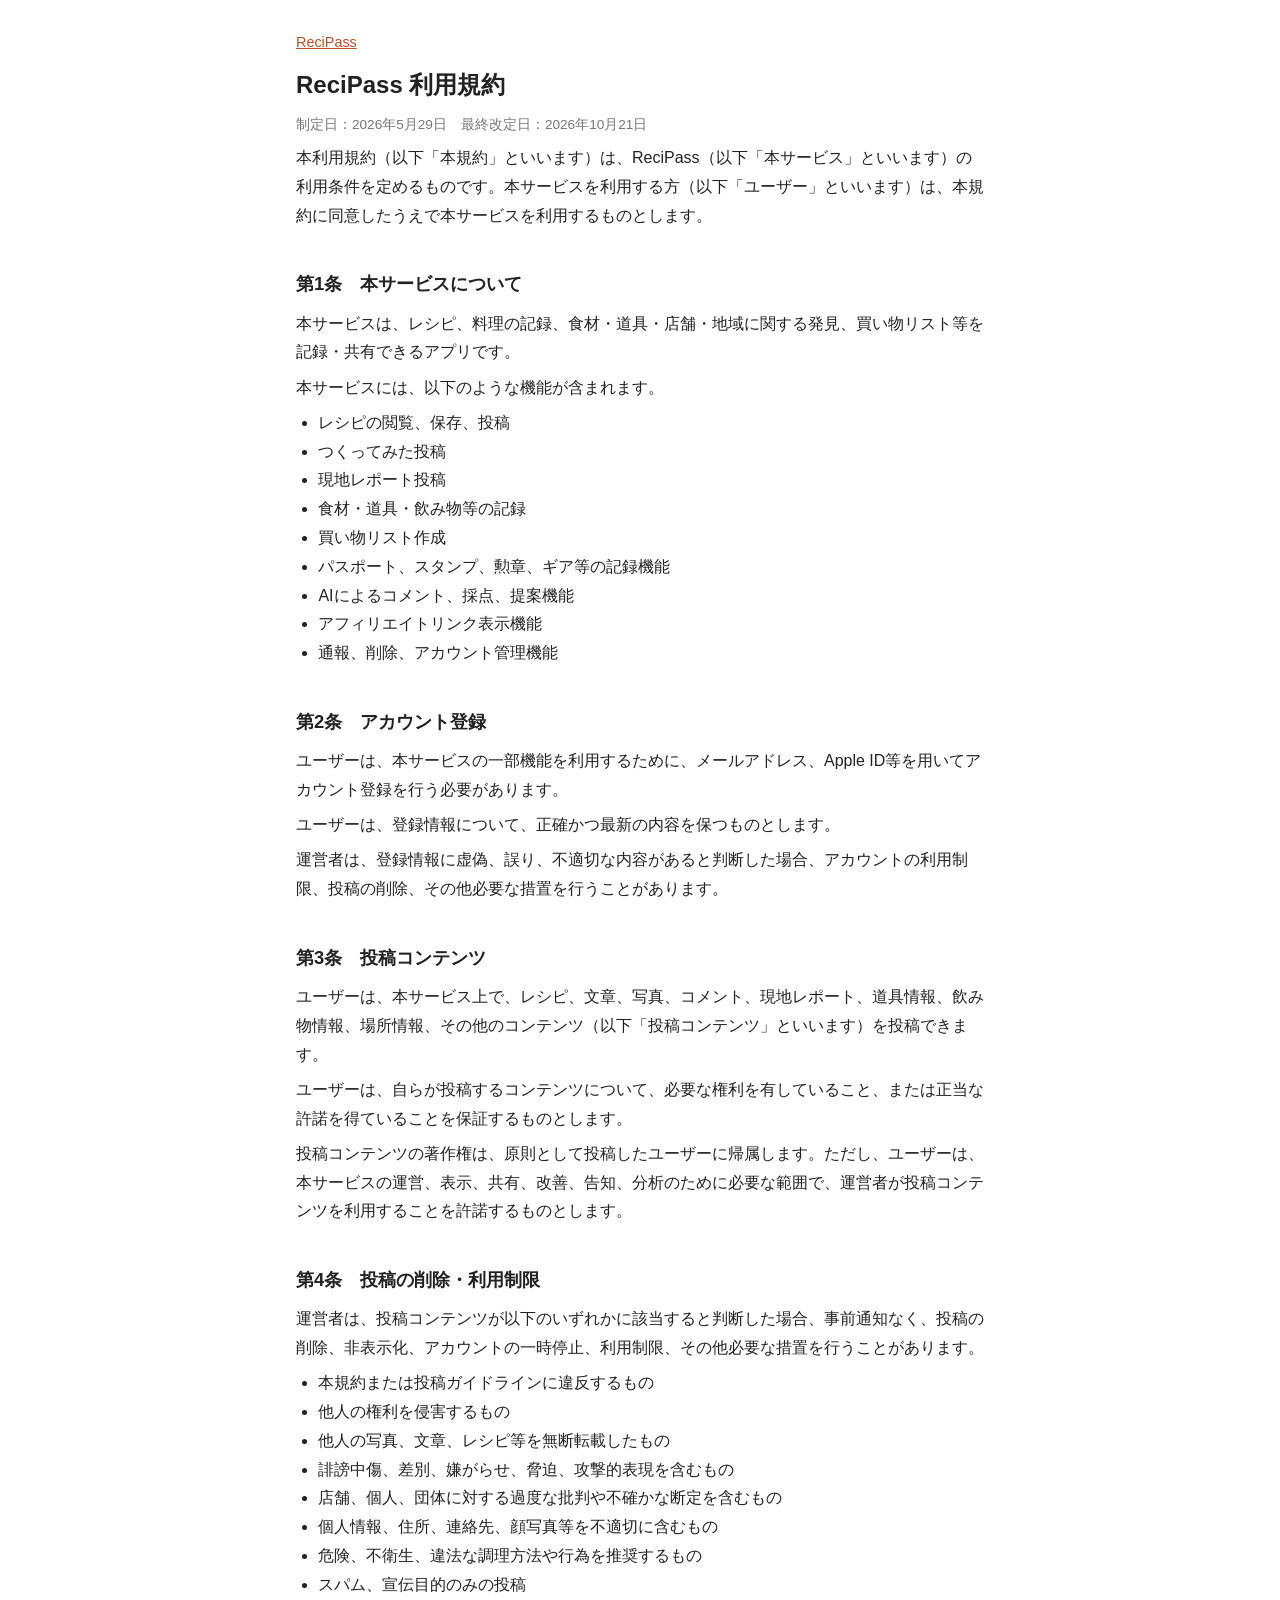
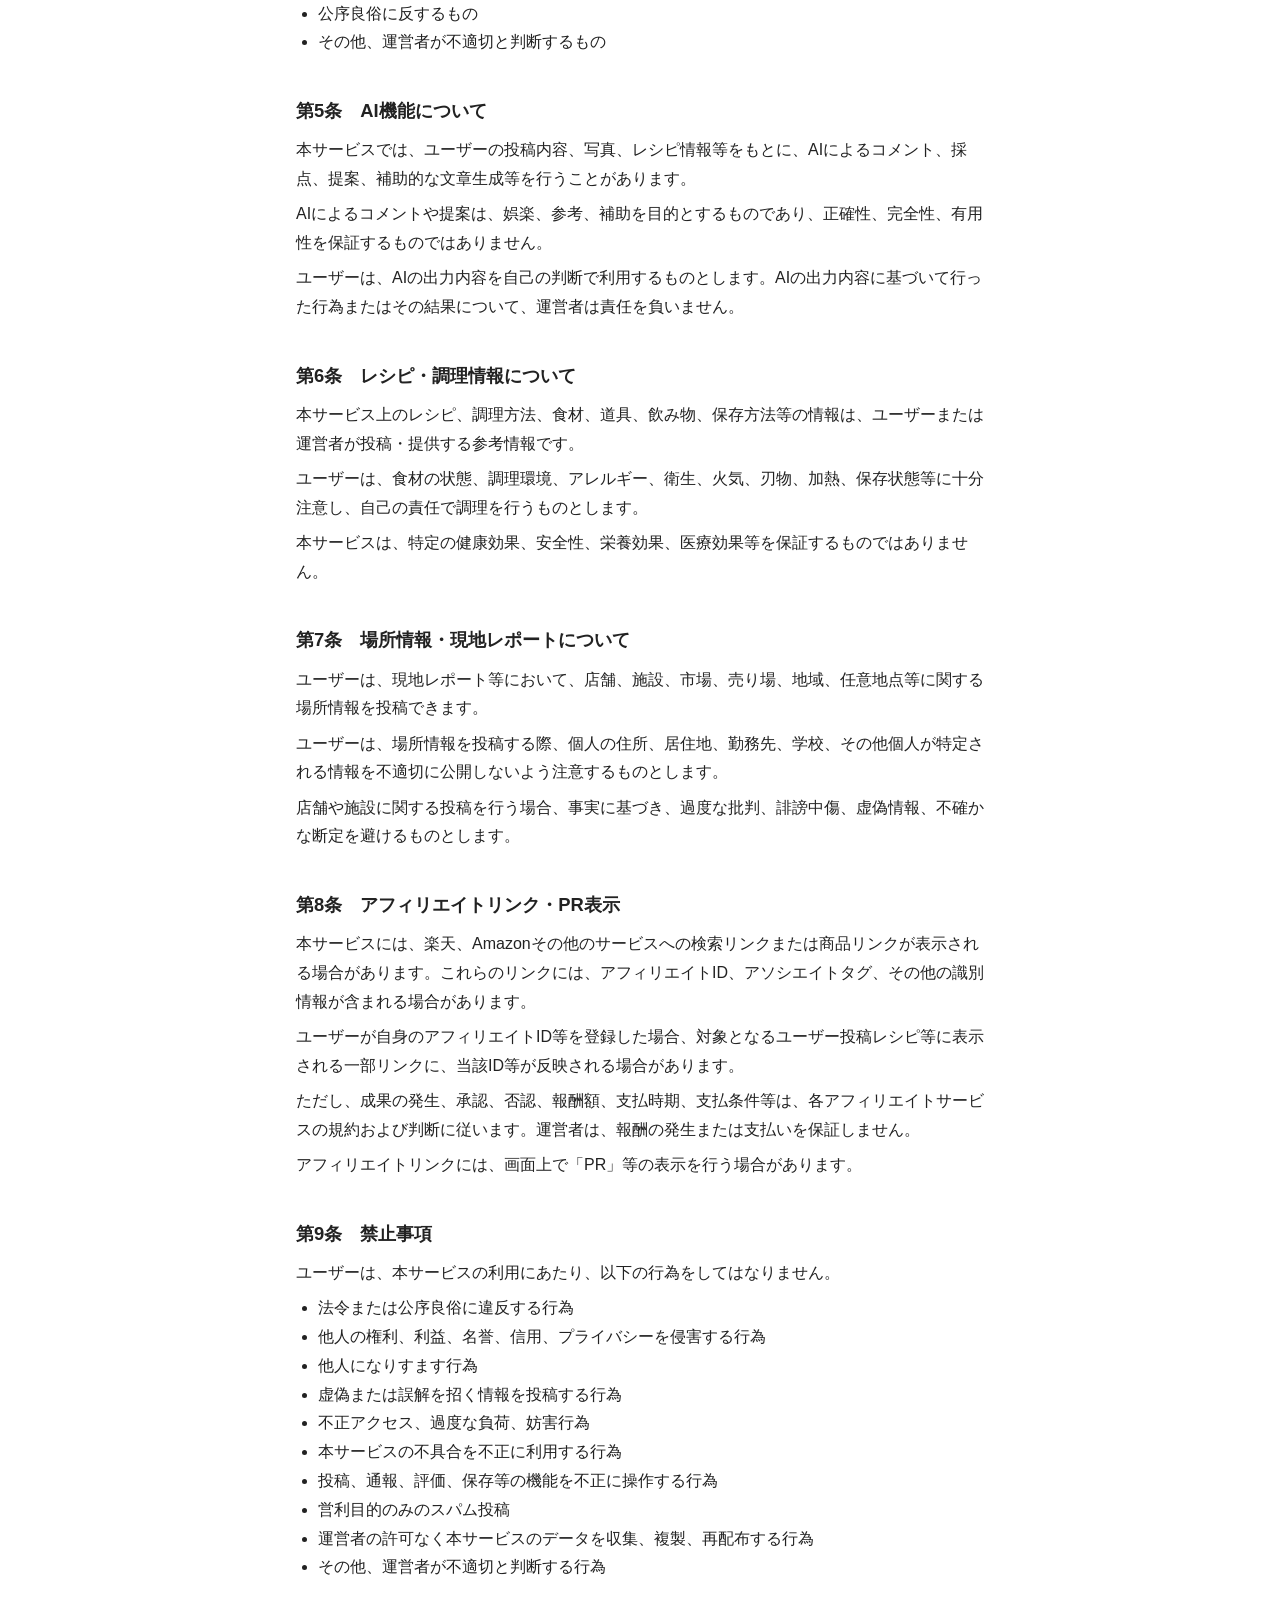
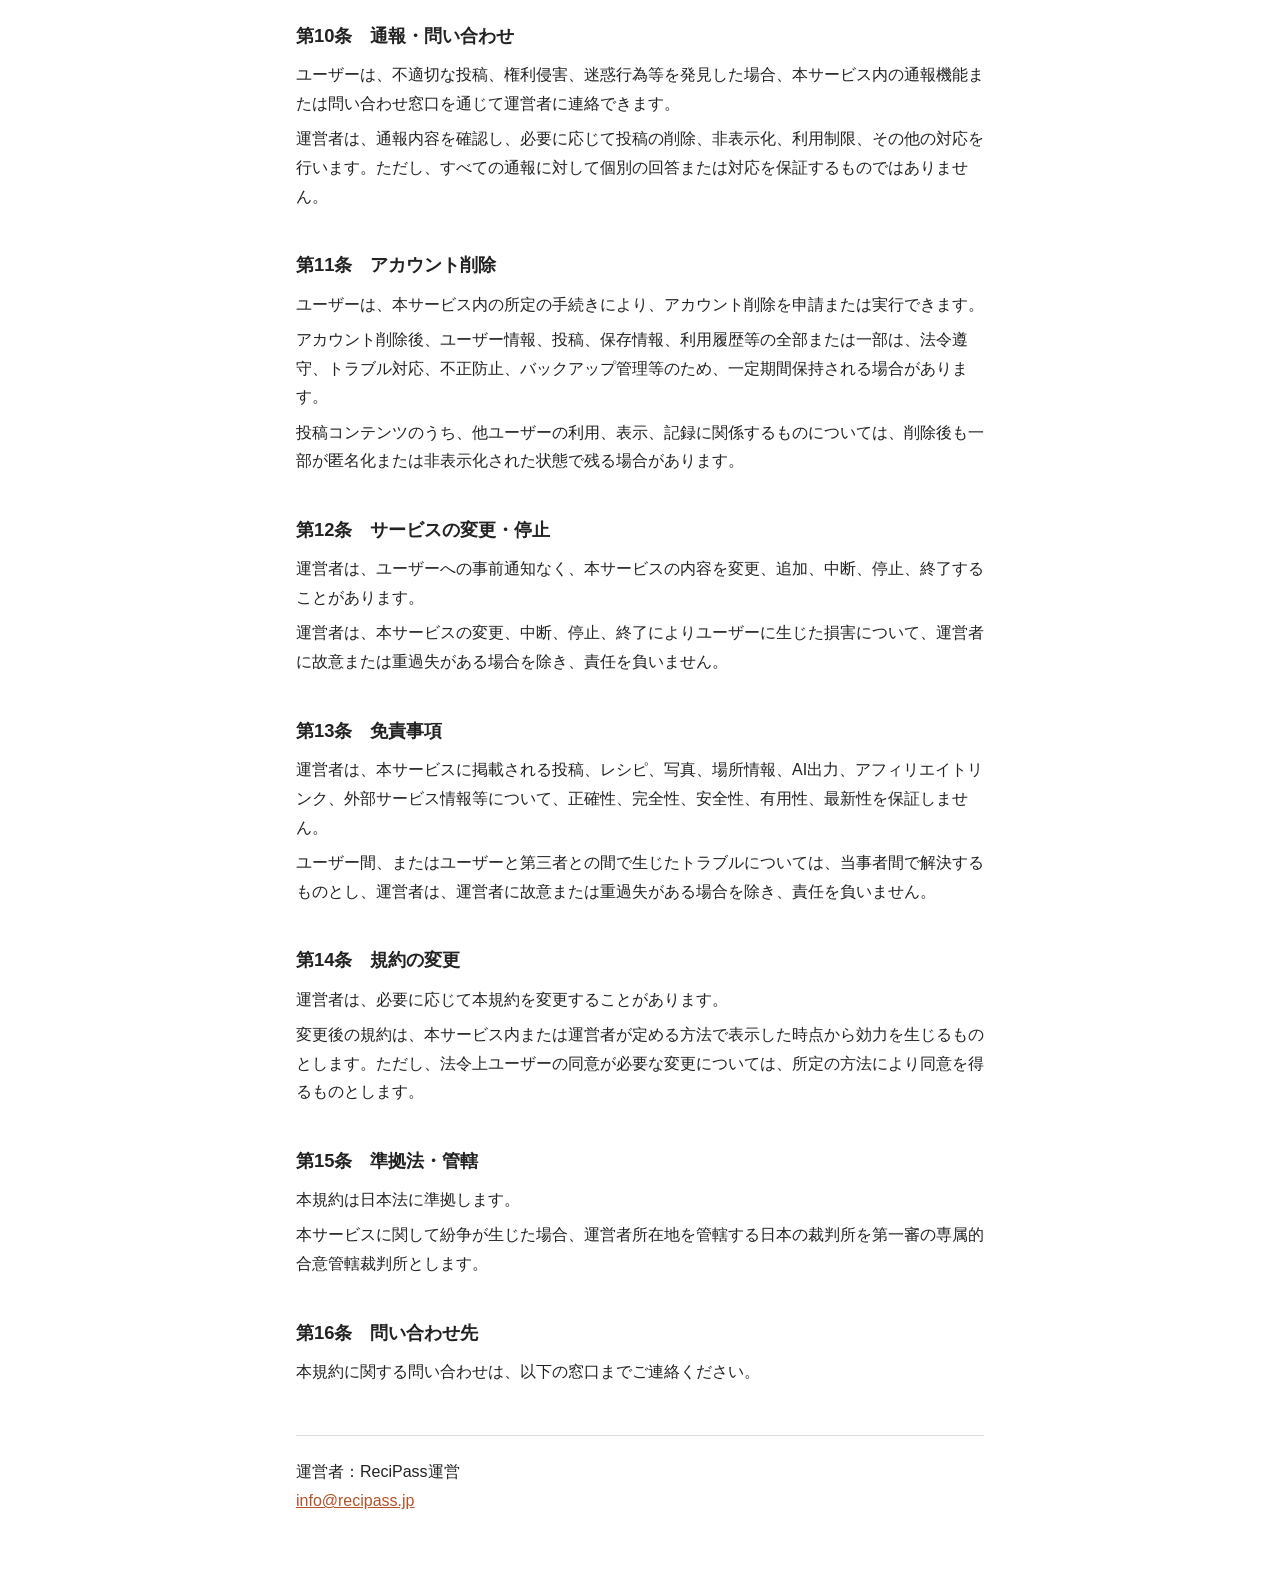
==== terms.html @ ae3ea398 "ReciPass の法務文書サイトを追加（プライバシーポリシー・利用規約・CNAME） アプリ内本文（LegalDocuments.swift・最終改定日 2026年10月21日）から生成。  Co-" ====
<!doctype html>
<html lang="ja">
<head>
<meta charset="utf-8">
<meta name="viewport" content="width=device-width, initial-scale=1">
<title>ReciPass 利用規約</title>
<link rel="stylesheet" href="style.css">
</head>
<body>
<main>
<p class="nav"><a href="./">ReciPass</a></p>
<h1>ReciPass 利用規約</h1>
<p class="meta">制定日：2026年5月29日　最終改定日：2026年10月21日</p>
<p>本利用規約（以下「本規約」といいます）は、ReciPass（以下「本サービス」といいます）の利用条件を定めるものです。本サービスを利用する方（以下「ユーザー」といいます）は、本規約に同意したうえで本サービスを利用するものとします。</p>
<h2>第1条　本サービスについて</h2>
<p>本サービスは、レシピ、料理の記録、食材・道具・店舗・地域に関する発見、買い物リスト等を記録・共有できるアプリです。</p>
<p>本サービスには、以下のような機能が含まれます。</p>
<ul>
  <li>レシピの閲覧、保存、投稿</li>
  <li>つくってみた投稿</li>
  <li>現地レポート投稿</li>
  <li>食材・道具・飲み物等の記録</li>
  <li>買い物リスト作成</li>
  <li>パスポート、スタンプ、勲章、ギア等の記録機能</li>
  <li>AIによるコメント、採点、提案機能</li>
  <li>アフィリエイトリンク表示機能</li>
  <li>通報、削除、アカウント管理機能</li>
</ul>
<h2>第2条　アカウント登録</h2>
<p>ユーザーは、本サービスの一部機能を利用するために、メールアドレス、Apple ID等を用いてアカウント登録を行う必要があります。</p>
<p>ユーザーは、登録情報について、正確かつ最新の内容を保つものとします。</p>
<p>運営者は、登録情報に虚偽、誤り、不適切な内容があると判断した場合、アカウントの利用制限、投稿の削除、その他必要な措置を行うことがあります。</p>
<h2>第3条　投稿コンテンツ</h2>
<p>ユーザーは、本サービス上で、レシピ、文章、写真、コメント、現地レポート、道具情報、飲み物情報、場所情報、その他のコンテンツ（以下「投稿コンテンツ」といいます）を投稿できます。</p>
<p>ユーザーは、自らが投稿するコンテンツについて、必要な権利を有していること、または正当な許諾を得ていることを保証するものとします。</p>
<p>投稿コンテンツの著作権は、原則として投稿したユーザーに帰属します。ただし、ユーザーは、本サービスの運営、表示、共有、改善、告知、分析のために必要な範囲で、運営者が投稿コンテンツを利用することを許諾するものとします。</p>
<h2>第4条　投稿の削除・利用制限</h2>
<p>運営者は、投稿コンテンツが以下のいずれかに該当すると判断した場合、事前通知なく、投稿の削除、非表示化、アカウントの一時停止、利用制限、その他必要な措置を行うことがあります。</p>
<ul>
  <li>本規約または投稿ガイドラインに違反するもの</li>
  <li>他人の権利を侵害するもの</li>
  <li>他人の写真、文章、レシピ等を無断転載したもの</li>
  <li>誹謗中傷、差別、嫌がらせ、脅迫、攻撃的表現を含むもの</li>
  <li>店舗、個人、団体に対する過度な批判や不確かな断定を含むもの</li>
  <li>個人情報、住所、連絡先、顔写真等を不適切に含むもの</li>
  <li>危険、不衛生、違法な調理方法や行為を推奨するもの</li>
  <li>スパム、宣伝目的のみの投稿</li>
  <li>公序良俗に反するもの</li>
  <li>その他、運営者が不適切と判断するもの</li>
</ul>
<h2>第5条　AI機能について</h2>
<p>本サービスでは、ユーザーの投稿内容、写真、レシピ情報等をもとに、AIによるコメント、採点、提案、補助的な文章生成等を行うことがあります。</p>
<p>AIによるコメントや提案は、娯楽、参考、補助を目的とするものであり、正確性、完全性、有用性を保証するものではありません。</p>
<p>ユーザーは、AIの出力内容を自己の判断で利用するものとします。AIの出力内容に基づいて行った行為またはその結果について、運営者は責任を負いません。</p>
<h2>第6条　レシピ・調理情報について</h2>
<p>本サービス上のレシピ、調理方法、食材、道具、飲み物、保存方法等の情報は、ユーザーまたは運営者が投稿・提供する参考情報です。</p>
<p>ユーザーは、食材の状態、調理環境、アレルギー、衛生、火気、刃物、加熱、保存状態等に十分注意し、自己の責任で調理を行うものとします。</p>
<p>本サービスは、特定の健康効果、安全性、栄養効果、医療効果等を保証するものではありません。</p>
<h2>第7条　場所情報・現地レポートについて</h2>
<p>ユーザーは、現地レポート等において、店舗、施設、市場、売り場、地域、任意地点等に関する場所情報を投稿できます。</p>
<p>ユーザーは、場所情報を投稿する際、個人の住所、居住地、勤務先、学校、その他個人が特定される情報を不適切に公開しないよう注意するものとします。</p>
<p>店舗や施設に関する投稿を行う場合、事実に基づき、過度な批判、誹謗中傷、虚偽情報、不確かな断定を避けるものとします。</p>
<h2>第8条　アフィリエイトリンク・PR表示</h2>
<p>本サービスには、楽天、Amazonその他のサービスへの検索リンクまたは商品リンクが表示される場合があります。これらのリンクには、アフィリエイトID、アソシエイトタグ、その他の識別情報が含まれる場合があります。</p>
<p>ユーザーが自身のアフィリエイトID等を登録した場合、対象となるユーザー投稿レシピ等に表示される一部リンクに、当該ID等が反映される場合があります。</p>
<p>ただし、成果の発生、承認、否認、報酬額、支払時期、支払条件等は、各アフィリエイトサービスの規約および判断に従います。運営者は、報酬の発生または支払いを保証しません。</p>
<p>アフィリエイトリンクには、画面上で「PR」等の表示を行う場合があります。</p>
<h2>第9条　禁止事項</h2>
<p>ユーザーは、本サービスの利用にあたり、以下の行為をしてはなりません。</p>
<ul>
  <li>法令または公序良俗に違反する行為</li>
  <li>他人の権利、利益、名誉、信用、プライバシーを侵害する行為</li>
  <li>他人になりすます行為</li>
  <li>虚偽または誤解を招く情報を投稿する行為</li>
  <li>不正アクセス、過度な負荷、妨害行為</li>
  <li>本サービスの不具合を不正に利用する行為</li>
  <li>投稿、通報、評価、保存等の機能を不正に操作する行為</li>
  <li>営利目的のみのスパム投稿</li>
  <li>運営者の許可なく本サービスのデータを収集、複製、再配布する行為</li>
  <li>その他、運営者が不適切と判断する行為</li>
</ul>
<h2>第10条　通報・問い合わせ</h2>
<p>ユーザーは、不適切な投稿、権利侵害、迷惑行為等を発見した場合、本サービス内の通報機能または問い合わせ窓口を通じて運営者に連絡できます。</p>
<p>運営者は、通報内容を確認し、必要に応じて投稿の削除、非表示化、利用制限、その他の対応を行います。ただし、すべての通報に対して個別の回答または対応を保証するものではありません。</p>
<h2>第11条　アカウント削除</h2>
<p>ユーザーは、本サービス内の所定の手続きにより、アカウント削除を申請または実行できます。</p>
<p>アカウント削除後、ユーザー情報、投稿、保存情報、利用履歴等の全部または一部は、法令遵守、トラブル対応、不正防止、バックアップ管理等のため、一定期間保持される場合があります。</p>
<p>投稿コンテンツのうち、他ユーザーの利用、表示、記録に関係するものについては、削除後も一部が匿名化または非表示化された状態で残る場合があります。</p>
<h2>第12条　サービスの変更・停止</h2>
<p>運営者は、ユーザーへの事前通知なく、本サービスの内容を変更、追加、中断、停止、終了することがあります。</p>
<p>運営者は、本サービスの変更、中断、停止、終了によりユーザーに生じた損害について、運営者に故意または重過失がある場合を除き、責任を負いません。</p>
<h2>第13条　免責事項</h2>
<p>運営者は、本サービスに掲載される投稿、レシピ、写真、場所情報、AI出力、アフィリエイトリンク、外部サービス情報等について、正確性、完全性、安全性、有用性、最新性を保証しません。</p>
<p>ユーザー間、またはユーザーと第三者との間で生じたトラブルについては、当事者間で解決するものとし、運営者は、運営者に故意または重過失がある場合を除き、責任を負いません。</p>
<h2>第14条　規約の変更</h2>
<p>運営者は、必要に応じて本規約を変更することがあります。</p>
<p>変更後の規約は、本サービス内または運営者が定める方法で表示した時点から効力を生じるものとします。ただし、法令上ユーザーの同意が必要な変更については、所定の方法により同意を得るものとします。</p>
<h2>第15条　準拠法・管轄</h2>
<p>本規約は日本法に準拠します。</p>
<p>本サービスに関して紛争が生じた場合、運営者所在地を管轄する日本の裁判所を第一審の専属的合意管轄裁判所とします。</p>
<h2>第16条　問い合わせ先</h2>
<p>本規約に関する問い合わせは、以下の窓口までご連絡ください。</p>
<footer>
<p>運営者：ReciPass運営<br>
<a href="mailto:info@recipass.jp">info@recipass.jp</a></p>
</footer>
</main>
</body>
</html>
---- style.css ----
:root { color-scheme: light dark; }
* { box-sizing: border-box; }
body {
  margin: 0;
  font-family: -apple-system, BlinkMacSystemFont, "Hiragino Sans", "Hiragino Kaku Gothic ProN", "Yu Gothic", "Meiryo", sans-serif;
  font-size: 16px;
  line-height: 1.8;
  color: #222;
  background: #fff;
  overflow-wrap: anywhere;
}
main { max-width: 720px; margin: 0 auto; padding: 24px 16px 48px; }
h1 { font-size: 1.5rem; line-height: 1.4; margin: 0.5em 0; }
h2 { font-size: 1.15rem; margin: 2em 0 0.5em; }
h3 { font-size: 1rem; margin: 1.2em 0 0.3em; color: #555; }
p { margin: 0.4em 0; }
ul { padding-left: 1.4em; margin: 0.4em 0; }
a { color: #b4532a; }
.nav { font-size: 0.9rem; }
.meta { font-size: 0.85rem; color: #777; }
footer { margin-top: 3em; padding-top: 1em; border-top: 1px solid #ddd; }
@media (prefers-color-scheme: dark) {
  body { color: #e6e6e6; background: #161616; }
  h3 { color: #bbb; }
  .meta { color: #999; }
  a { color: #e8895f; }
  footer { border-top-color: #333; }
}
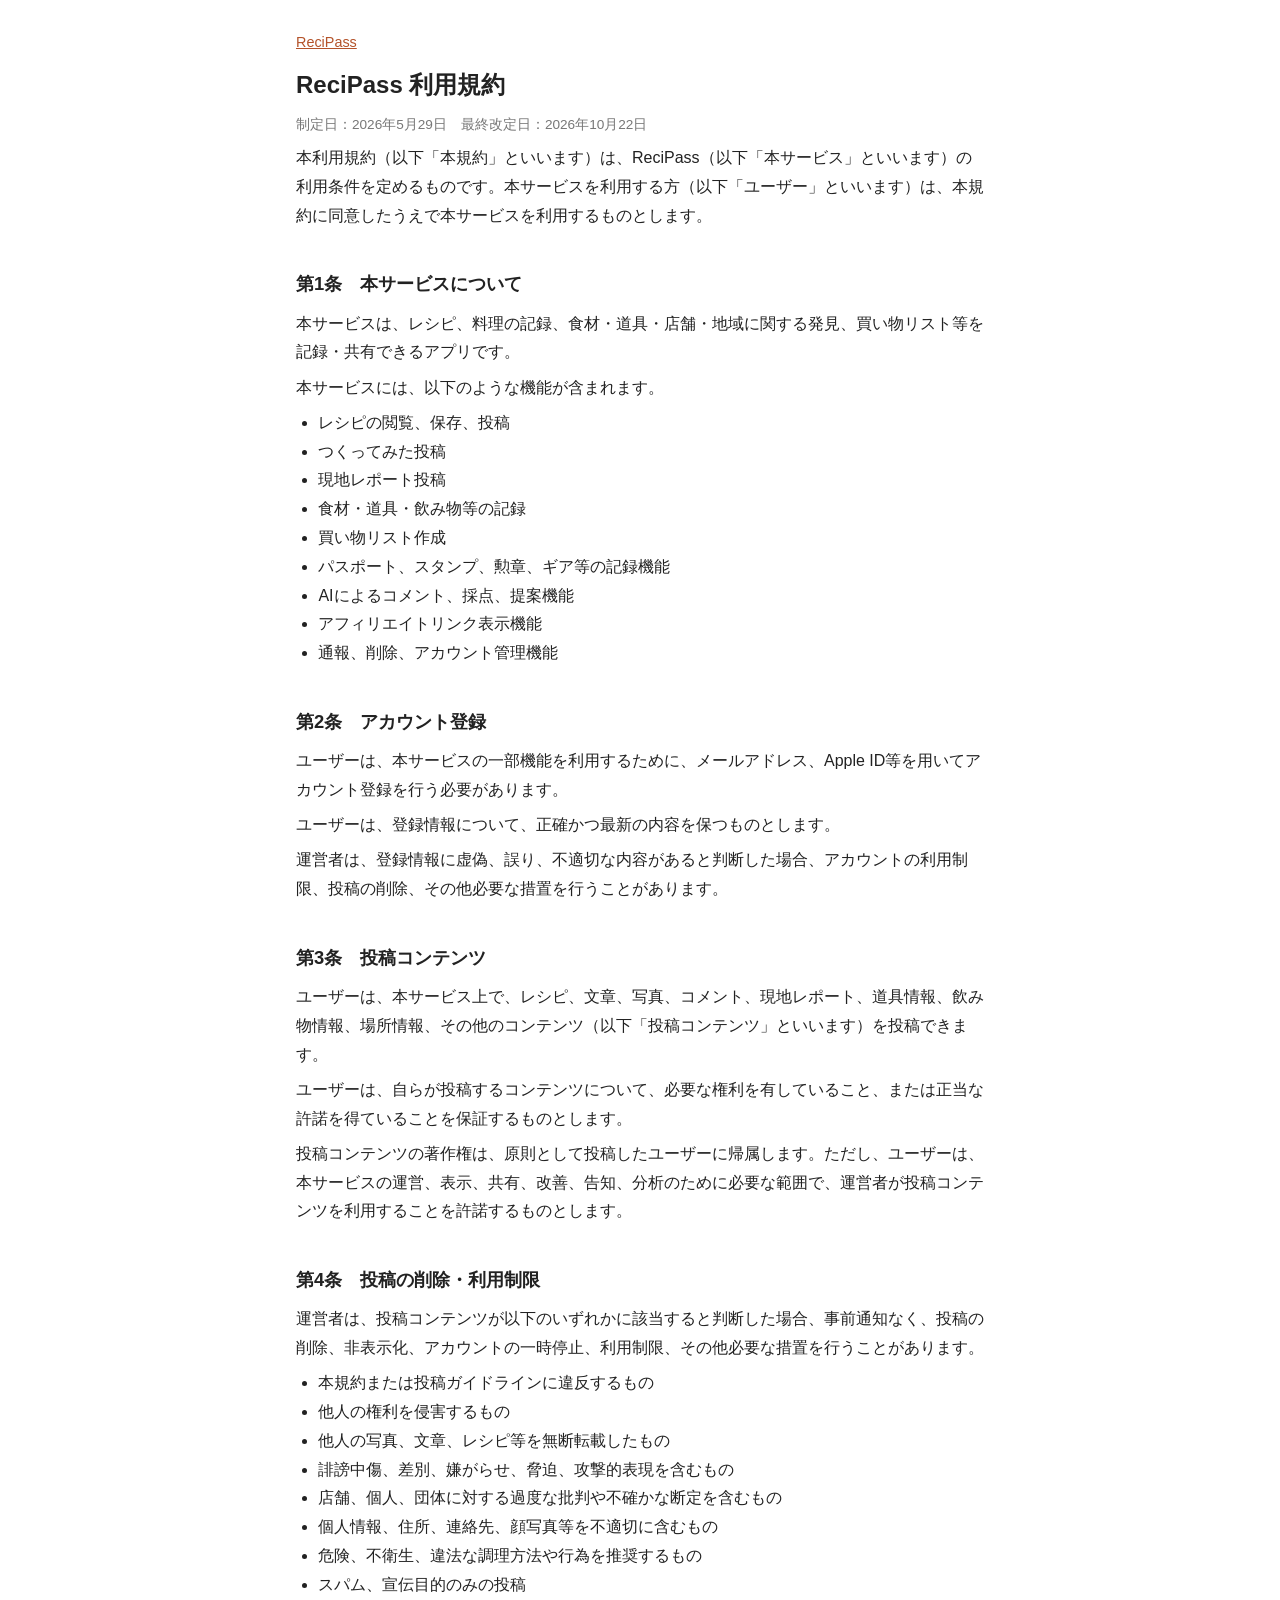
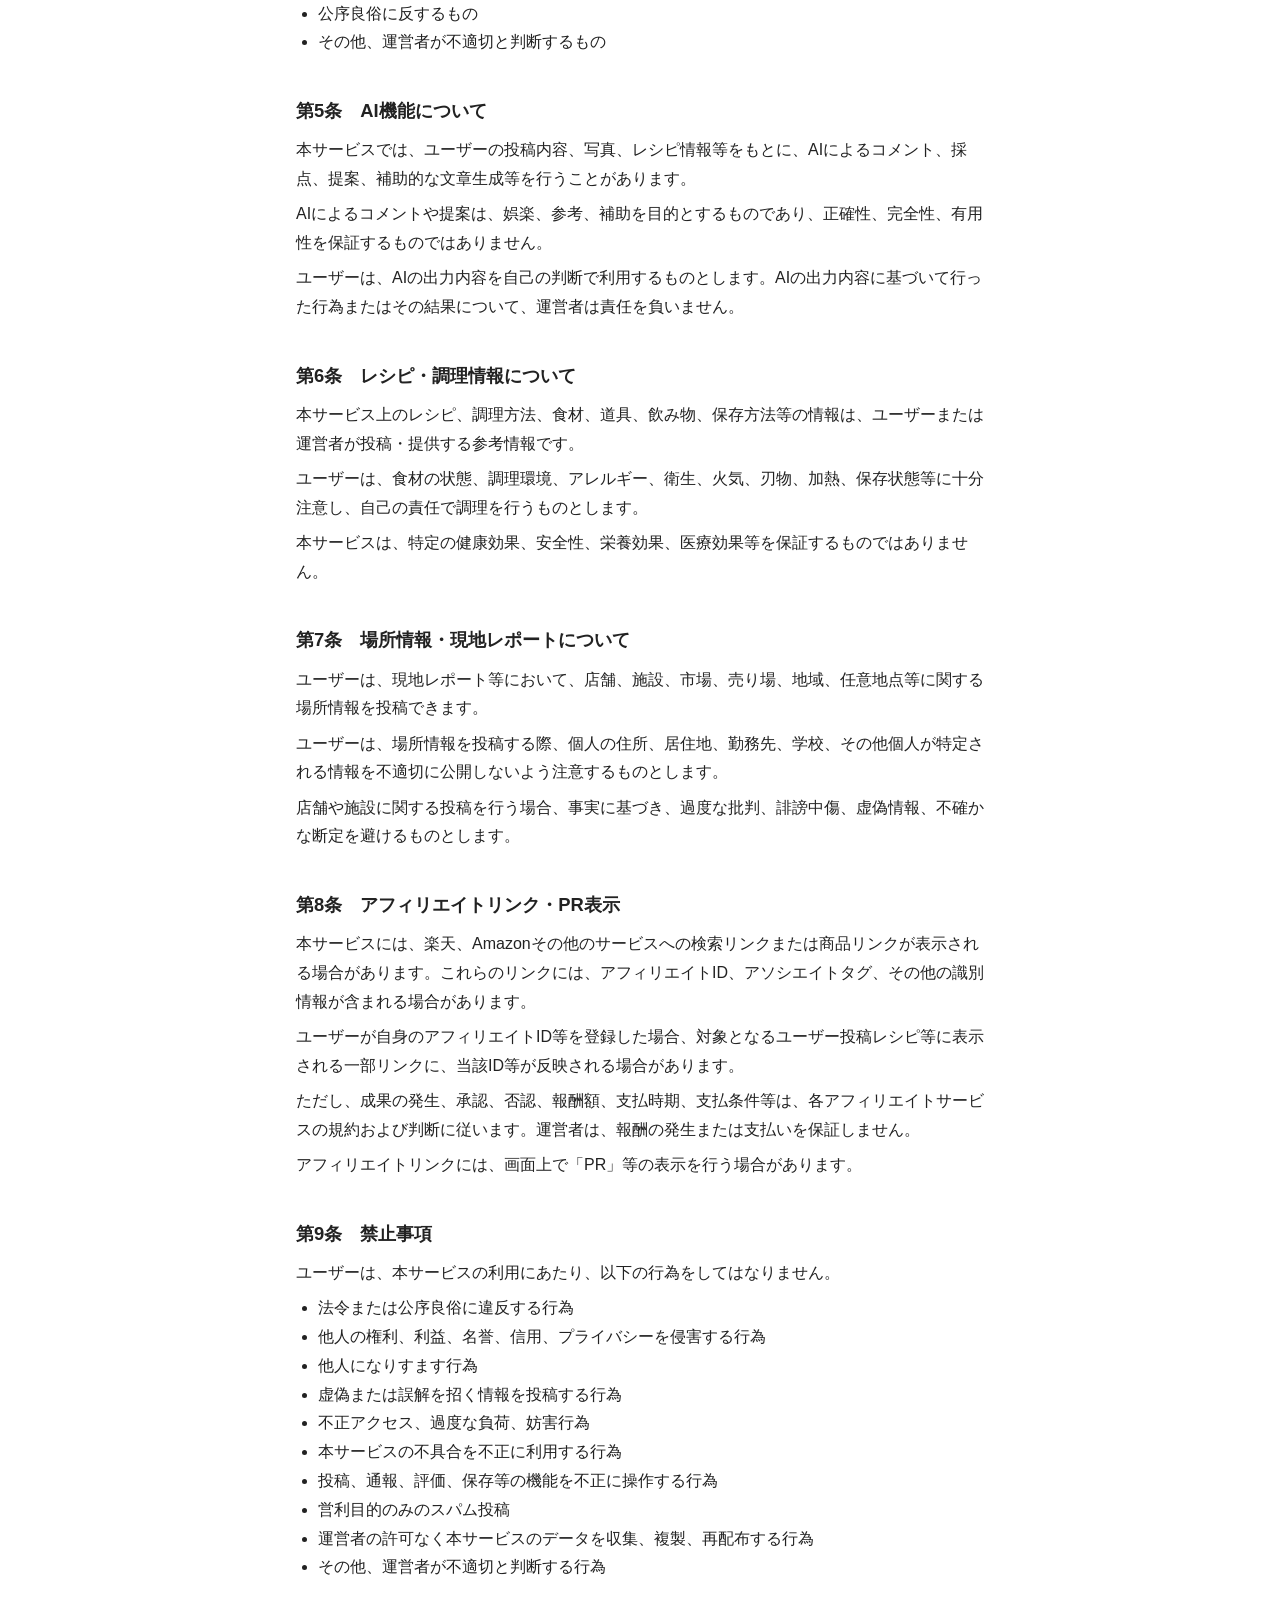
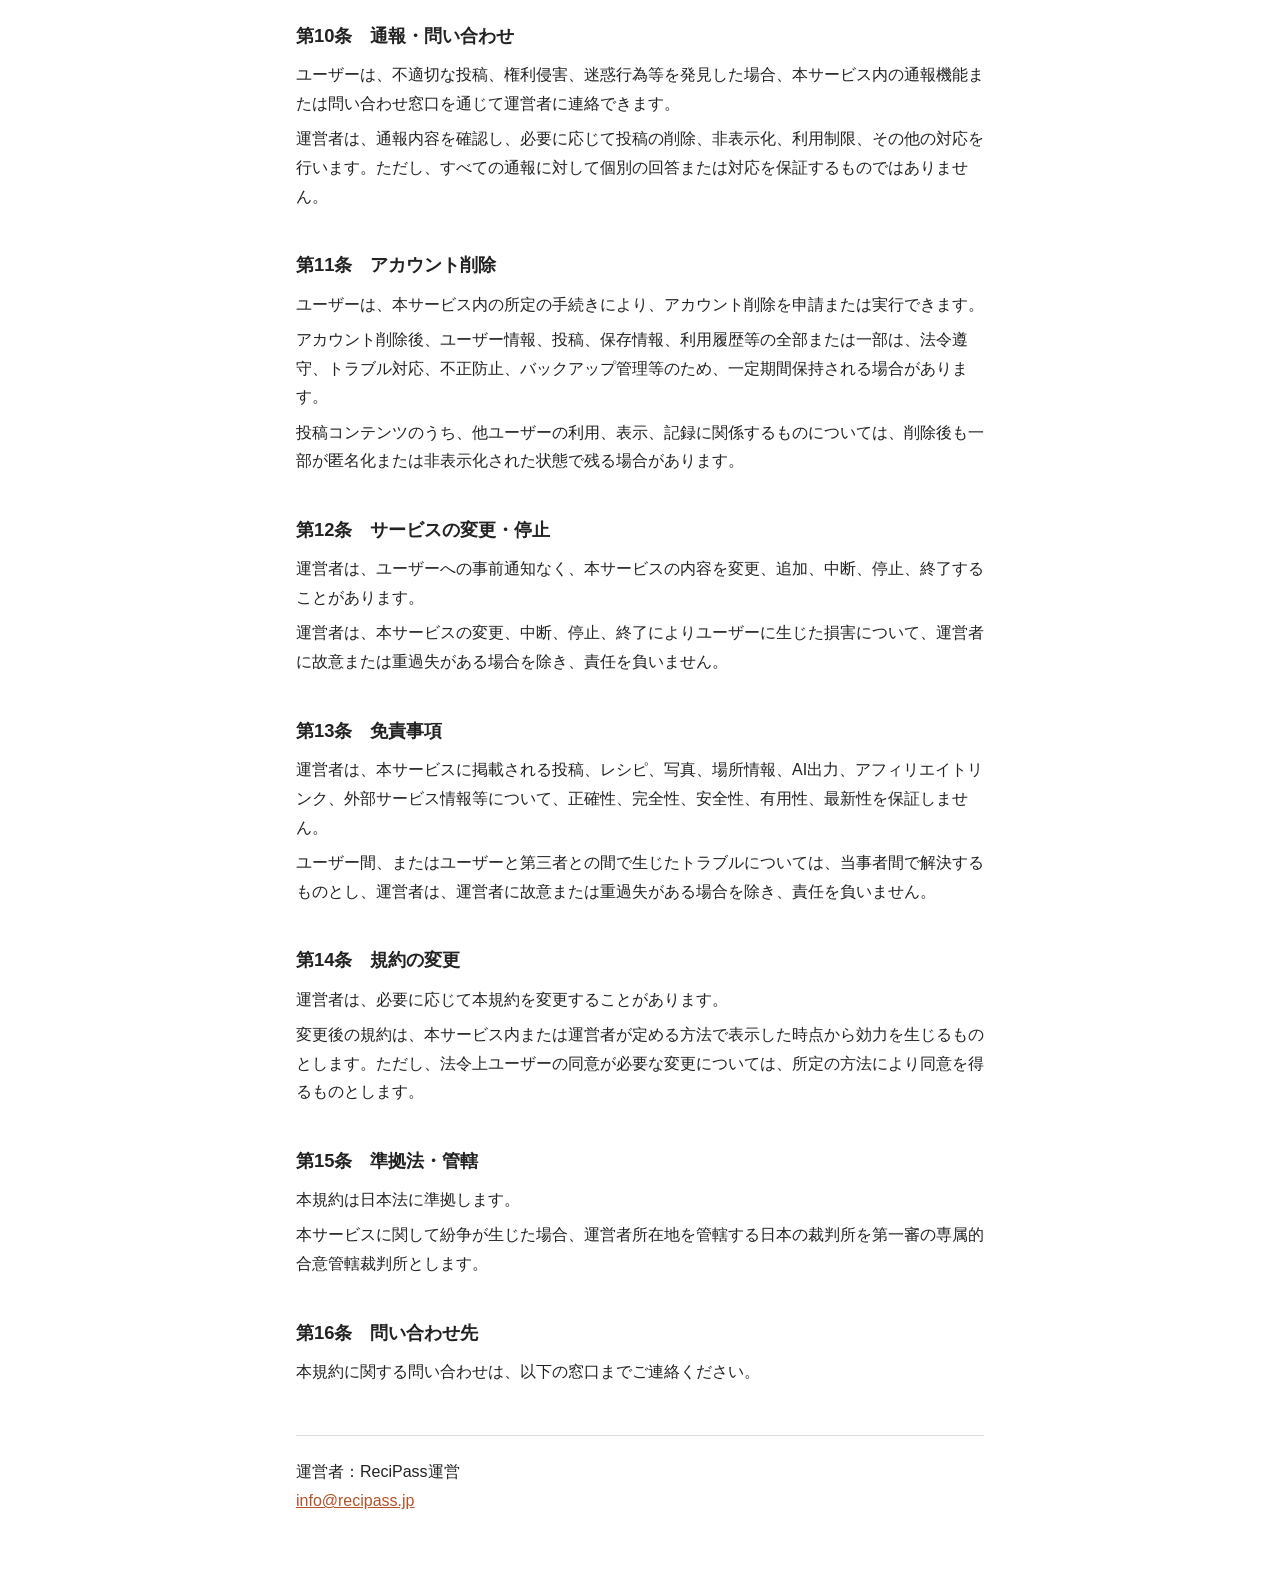
==== commit c60067a8: "プライバシーポリシーを更新（最終改定日 2026年10月22日） アプリ内本文の改定（識別子・AI 送信先・外部サービスの明記）を反映。  Co-Authored-By: Claude Opus 5." ====
--- a/terms.html
+++ b/terms.html
@@ -10,7 +10,7 @@
 <main>
 <p class="nav"><a href="./">ReciPass</a></p>
 <h1>ReciPass 利用規約</h1>
-<p class="meta">制定日：2026年5月29日　最終改定日：2026年10月21日</p>
+<p class="meta">制定日：2026年5月29日　最終改定日：2026年10月22日</p>
 <p>本利用規約（以下「本規約」といいます）は、ReciPass（以下「本サービス」といいます）の利用条件を定めるものです。本サービスを利用する方（以下「ユーザー」といいます）は、本規約に同意したうえで本サービスを利用するものとします。</p>
 <h2>第1条　本サービスについて</h2>
 <p>本サービスは、レシピ、料理の記録、食材・道具・店舗・地域に関する発見、買い物リスト等を記録・共有できるアプリです。</p>
